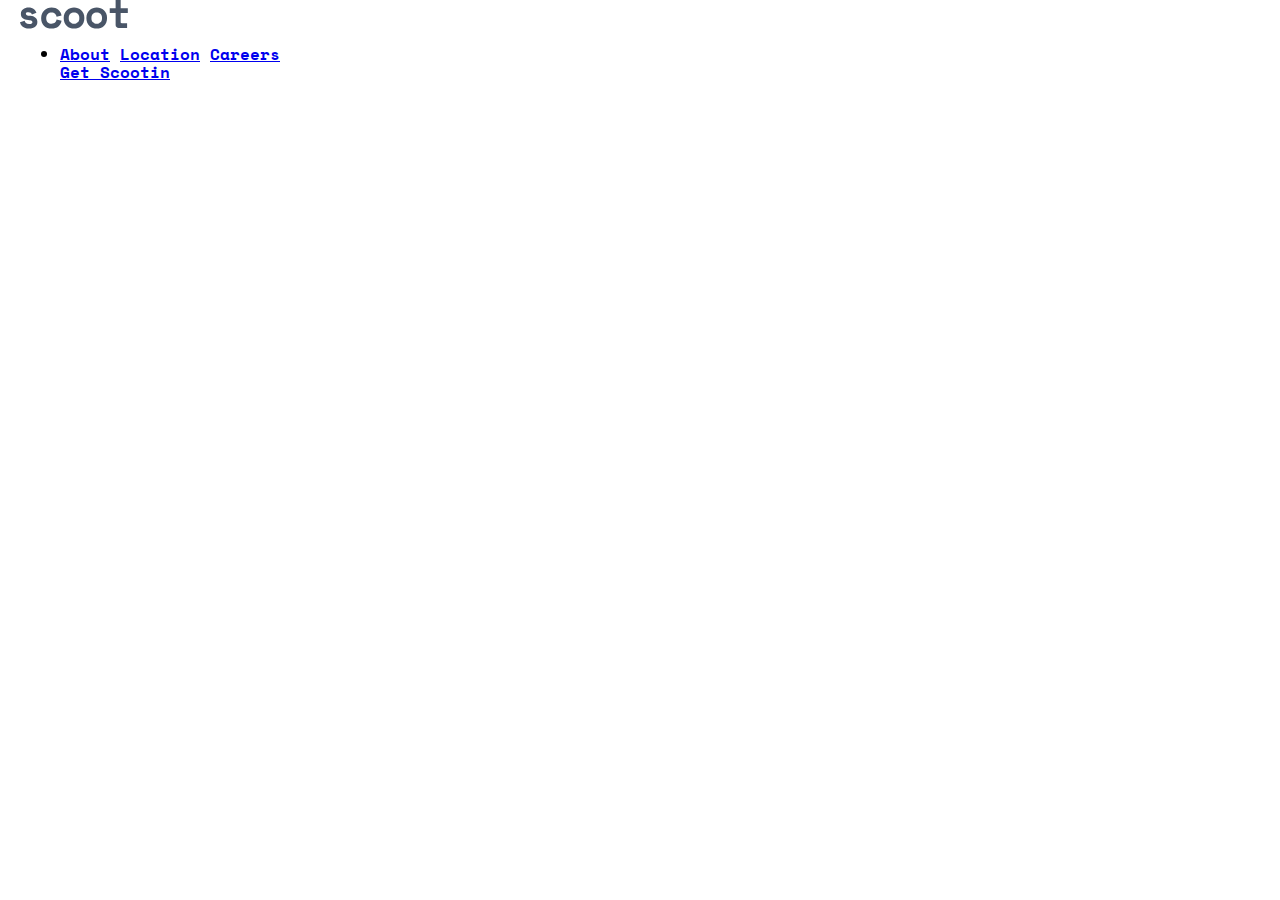
==== index.html @ fe48ddfa "Initial commit" ====
<!DOCTYPE html>
<html lang="en">

<head>
    <meta charset="UTF-8">
    <meta http-equiv="X-UA-Compatible" content="IE=edge">
    <meta name="viewport" content="width=device-width, initial-scale=1.0">
    <title>Scoot</title>
    <link rel="stylesheet" href="./css/main.css">
</head>

<body>
    <!-- Getting started -->

    <header class="site-header">
        <h1 class="visually-hidden">Site scoot</h1>
        <div class="container">
            <div class="site-header__inner">
                <img src="./images/header-logo.svg" alt="Site-header-logo">
                <nav class="navbar">
                    <ul class="navbar__list">
                        <li class="navbar__item">
                            <a class="navbar__link" href="#">About</a>
                            <a class="navbar__link" href="#">Location</a>
                            <a class="navbar__link" href="#">Careers</a>
                            <div class="navbar__button">
                                <a href="#">Get Scootin</a>
                            </div>
                        </li>
                    </ul>
                </nav>
            </div>
        </div>
    </header>

    <main>
        <section></section>
    </main>

    <footer></footer>
</body>

</html>
---- css/main.css ----
@font-face {
  font-family: "Space Mono";
  src: url("../fonts/font/SpaceMono-Bold.woff2") format("woff2"), url("../fonts/font/SpaceMono-Bold.woff") format("woff");
  font-weight: bold;
  display: swap;
  font-style: normal;
  font-display: swap;
}
@font-face {
  font-family: "Lexend Deca";
  src: url("../fonts/font/LexendDeca-Regular.woff2") format("woff2"), url("../fonts/font/LexendDeca-Regular.woff") format("woff");
  font-weight: normal;
  display: swap;
  font-style: normal;
  font-display: swap;
}
/*! normalize.css v8.0.1 | MIT License | github.com/necolas/normalize.css */
/* Document
   ========================================================================== */
/**
 * 1. Correct the line height in all browsers.
 * 2. Prevent adjustments of font size after orientation changes in iOS.
 */
html {
  line-height: 1.15; /* 1 */
  -webkit-text-size-adjust: 100%; /* 2 */
}

/* Sections
   ========================================================================== */
/**
 * Remove the margin in all browsers.
 */
body {
  margin: 0;
}

/**
 * Render the `main` element consistently in IE.
 */
main {
  display: block;
}

/**
 * Correct the font size and margin on `h1` elements within `section` and
 * `article` contexts in Chrome, Firefox, and Safari.
 */
h1 {
  font-size: 2em;
  margin: 0.67em 0;
}

/* Grouping content
   ========================================================================== */
/**
 * 1. Add the correct box sizing in Firefox.
 * 2. Show the overflow in Edge and IE.
 */
hr {
  box-sizing: content-box; /* 1 */
  height: 0; /* 1 */
  overflow: visible; /* 2 */
}

/**
 * 1. Correct the inheritance and scaling of font size in all browsers.
 * 2. Correct the odd `em` font sizing in all browsers.
 */
pre {
  font-family: monospace, monospace; /* 1 */
  font-size: 1em; /* 2 */
}

/* Text-level semantics
   ========================================================================== */
/**
 * Remove the gray background on active links in IE 10.
 */
a {
  background-color: transparent;
}

/**
 * 1. Remove the bottom border in Chrome 57-
 * 2. Add the correct text decoration in Chrome, Edge, IE, Opera, and Safari.
 */
abbr[title] {
  border-bottom: none; /* 1 */
  text-decoration: underline; /* 2 */
  -webkit-text-decoration: underline dotted;
          text-decoration: underline dotted; /* 2 */
}

/**
 * Add the correct font weight in Chrome, Edge, and Safari.
 */
b,
strong {
  font-weight: bolder;
}

/**
 * 1. Correct the inheritance and scaling of font size in all browsers.
 * 2. Correct the odd `em` font sizing in all browsers.
 */
code,
kbd,
samp {
  font-family: monospace, monospace; /* 1 */
  font-size: 1em; /* 2 */
}

/**
 * Add the correct font size in all browsers.
 */
small {
  font-size: 80%;
}

/**
 * Prevent `sub` and `sup` elements from affecting the line height in
 * all browsers.
 */
sub,
sup {
  font-size: 75%;
  line-height: 0;
  position: relative;
  vertical-align: baseline;
}

sub {
  bottom: -0.25em;
}

sup {
  top: -0.5em;
}

/* Embedded content
   ========================================================================== */
/**
 * Remove the border on images inside links in IE 10.
 */
img {
  border-style: none;
}

/* Forms
   ========================================================================== */
/**
 * 1. Change the font styles in all browsers.
 * 2. Remove the margin in Firefox and Safari.
 */
button,
input,
optgroup,
select,
textarea {
  font-family: inherit; /* 1 */
  font-size: 100%; /* 1 */
  line-height: 1.15; /* 1 */
  margin: 0; /* 2 */
}

/**
 * Show the overflow in IE.
 * 1. Show the overflow in Edge.
 */
button,
input {
  /* 1 */
  overflow: visible;
}

/**
 * Remove the inheritance of text transform in Edge, Firefox, and IE.
 * 1. Remove the inheritance of text transform in Firefox.
 */
button,
select {
  /* 1 */
  text-transform: none;
}

/**
 * Correct the inability to style clickable types in iOS and Safari.
 */
button,
[type=button],
[type=reset],
[type=submit] {
  -webkit-appearance: button;
}

/**
 * Remove the inner border and padding in Firefox.
 */
button::-moz-focus-inner,
[type=button]::-moz-focus-inner,
[type=reset]::-moz-focus-inner,
[type=submit]::-moz-focus-inner {
  border-style: none;
  padding: 0;
}

/**
 * Restore the focus styles unset by the previous rule.
 */
button:-moz-focusring,
[type=button]:-moz-focusring,
[type=reset]:-moz-focusring,
[type=submit]:-moz-focusring {
  outline: 1px dotted ButtonText;
}

/**
 * Correct the padding in Firefox.
 */
fieldset {
  padding: 0.35em 0.75em 0.625em;
}

/**
 * 1. Correct the text wrapping in Edge and IE.
 * 2. Correct the color inheritance from `fieldset` elements in IE.
 * 3. Remove the padding so developers are not caught out when they zero out
 *    `fieldset` elements in all browsers.
 */
legend {
  box-sizing: border-box; /* 1 */
  color: inherit; /* 2 */
  display: table; /* 1 */
  max-width: 100%; /* 1 */
  padding: 0; /* 3 */
  white-space: normal; /* 1 */
}

/**
 * Add the correct vertical alignment in Chrome, Firefox, and Opera.
 */
progress {
  vertical-align: baseline;
}

/**
 * Remove the default vertical scrollbar in IE 10+.
 */
textarea {
  overflow: auto;
}

/**
 * 1. Add the correct box sizing in IE 10.
 * 2. Remove the padding in IE 10.
 */
[type=checkbox],
[type=radio] {
  box-sizing: border-box; /* 1 */
  padding: 0; /* 2 */
}

/**
 * Correct the cursor style of increment and decrement buttons in Chrome.
 */
[type=number]::-webkit-inner-spin-button,
[type=number]::-webkit-outer-spin-button {
  height: auto;
}

/**
 * 1. Correct the odd appearance in Chrome and Safari.
 * 2. Correct the outline style in Safari.
 */
[type=search] {
  -webkit-appearance: textfield; /* 1 */
  outline-offset: -2px; /* 2 */
}

/**
 * Remove the inner padding in Chrome and Safari on macOS.
 */
[type=search]::-webkit-search-decoration {
  -webkit-appearance: none;
}

/**
 * 1. Correct the inability to style clickable types in iOS and Safari.
 * 2. Change font properties to `inherit` in Safari.
 */
::-webkit-file-upload-button {
  -webkit-appearance: button; /* 1 */
  font: inherit; /* 2 */
}

/* Interactive
   ========================================================================== */
/*
 * Add the correct display in Edge, IE 10+, and Firefox.
 */
details {
  display: block;
}

/*
 * Add the correct display in all browsers.
 */
summary {
  display: list-item;
}

/* Misc
   ========================================================================== */
/**
 * Add the correct display in IE 10+.
 */
template {
  display: none;
}

/**
 * Add the correct display in IE 10.
 */
[hidden] {
  display: none;
}

html {
  height: 100%;
  scroll-behavior: smooth;
}

*,
*::after,
*::before {
  box-sizing: border-box;
  transition: all 0.4s ease;
}

body {
  display: flex;
  flex-direction: column;
  height: 100%;
  margin: 0;
  font-family: "Lexend Deca", sans-serif;
  font-family: "Space Mono", monospace;
}

main {
  flex-grow: 1;
}

img {
  vertical-align: middle;
  -o-object-fit: cover;
     object-fit: cover;
}

.visually-hidden {
  clip: rect(0 0 0 0);
  -webkit-clip-path: inset(50%);
          clip-path: inset(50%);
  height: 1px;
  overflow: hidden;
  position: absolute;
  white-space: nowrap;
  width: 1px;
}

.container {
  width: 100%;
  max-width: 1280px;
  margin: 0 auto;
  padding: 0 20px;
}/*# sourceMappingURL=main.css.map */
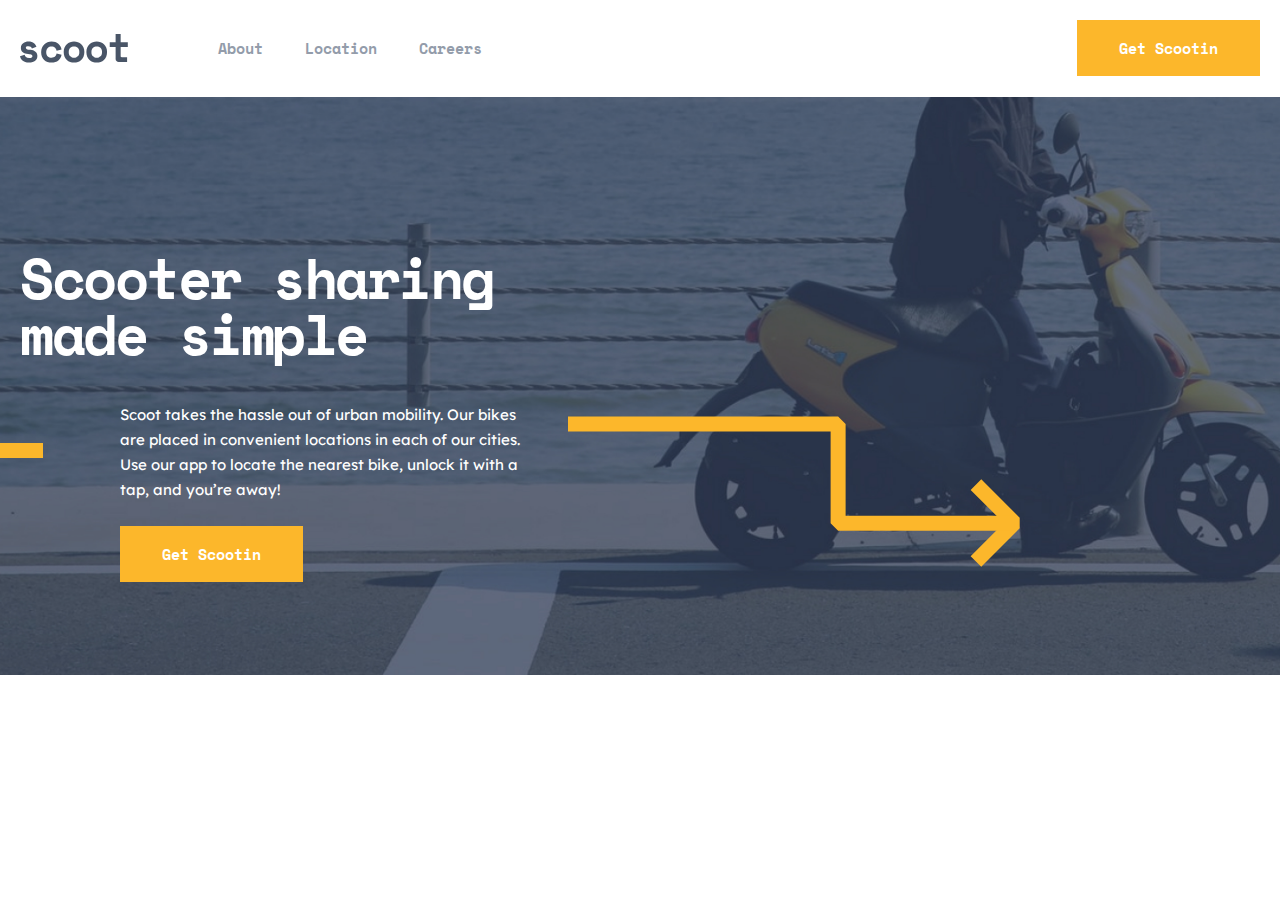
==== commit b27bb0a9: "Add home-page-hero" ====
--- a/index.html
+++ b/index.html
@@ -12,32 +12,61 @@
 <body>
     <!-- Getting started -->
 
+    <!-- Header -->
     <header class="site-header">
         <h1 class="visually-hidden">Site scoot</h1>
         <div class="container">
             <div class="site-header__inner">
-                <img src="./images/header-logo.svg" alt="Site-header-logo">
+                <img class="menu-btn" src="./images/menu-btn.svg" alt="Menu button mobile">
+                <div class="logo">
+                    <a href="#">
+                        <img src="./images/header-logo.svg" alt="Site-header-logo">
+                    </a>
+                </div>
                 <nav class="navbar">
                     <ul class="navbar__list">
                         <li class="navbar__item">
                             <a class="navbar__link" href="#">About</a>
                             <a class="navbar__link" href="#">Location</a>
                             <a class="navbar__link" href="#">Careers</a>
-                            <div class="navbar__button">
-                                <a href="#">Get Scootin</a>
-                            </div>
                         </li>
                     </ul>
                 </nav>
+                <div class="site-button">
+                    <a class="site-btnclass" href="#">Get Scootin</a>
+                </div>
             </div>
         </div>
     </header>
+    <!-- Header -->
 
     <main>
-        <section></section>
+        <section class="hero">
+            <div class="container">
+                <div class="hero__inner">
+                    <div class="hero__title">
+                        <h2>Scooter sharing made simple</h2>
+                        <div class="hero__text">
+                            <p>Scoot takes the hassle out of urban mobility. Our bikes are placed in convenient
+                                locations in each of our cities. Use our app to locate the nearest bike, unlock it with
+                                a tap, and you’re away!</p>
+                            <div class="site-button">
+                                <a class="site-btnclass " href="#">Get Scootin</a>
+                            </div>
+                        </div>
+                    </div>
+                </div>
+            </div>
+        </section>
     </main>
 
     <footer></footer>
 </body>
 
-</html>+</html>
+<!--
+     Git checkout -b '' yangi branch yaratadi 
+     Git add . 'Hamma ozgarishlani oladi'
+     Git commit -m 'Add smth' Commit qiladi branch
+     Git checkout 'branch ismi' branchdan brancha otish
+-->--- a/css/main.css
+++ b/css/main.css
@@ -335,7 +335,7 @@
 *::after,
 *::before {
   box-sizing: border-box;
-  transition: all 0.4s ease;
+  transition: all 0.2s ease;
 }
 
 body {
@@ -357,6 +357,206 @@
      object-fit: cover;
 }
 
+.site-header {
+  padding: 34px 0;
+}
+
+.site-header__inner {
+  display: flex;
+  align-items: center;
+}
+
+.menu-btn {
+  display: none;
+}
+
+.logo img {
+  margin-right: 58px;
+}
+
+.navbar__list {
+  margin: 0;
+  padding: 0;
+}
+.navbar__list li {
+  list-style: none;
+}
+
+.navbar {
+  display: flex;
+}
+
+.navbar a {
+  font-style: normal;
+  font-weight: 700;
+  font-size: 15px;
+  line-height: 25px;
+  text-decoration: none;
+  color: #939caa;
+}
+.navbar a:hover {
+  color: #fcb72b;
+}
+
+.navbar__link {
+  margin-left: 32px;
+}
+
+.site-button {
+  margin-left: auto;
+}
+
+.site-button .site-btnclass {
+  padding: 14px 39px;
+  font-weight: 700;
+  font-size: 15px;
+  line-height: 25px;
+  text-align: center;
+  font-style: normal;
+  text-decoration: none;
+  border: 3px solid transparent;
+  background-color: #fcb72b;
+  color: #ffffff;
+}
+.site-button .site-btnclass:hover {
+  background-color: transparent;
+  color: #fcb72b;
+  border: 3px solid #fcb72b;
+}
+
+@media only screen and (max-width: 375px) {
+  .menu-btn {
+    display: block;
+  }
+  .logo {
+    text-align: center;
+    margin-left: auto;
+  }
+  .logo img {
+    margin-right: 0px;
+  }
+  .navbar__list {
+    display: none;
+  }
+  .site-button a {
+    display: none;
+  }
+}
+@media only screen and (max-width: 576px) {
+  .menu-btn {
+    display: block;
+  }
+  .logo {
+    text-align: center;
+    margin-left: auto;
+  }
+  .logo img {
+    margin-right: 30px;
+  }
+  .navbar__list {
+    display: none;
+  }
+  .site-button a {
+    display: none;
+  }
+}
+@media only screen and (max-width: 768px) {
+  .menu-btn {
+    display: block;
+  }
+  .logo {
+    text-align: center;
+    margin-left: auto;
+  }
+  .logo img {
+    margin-right: 30px;
+  }
+  .navbar__list {
+    display: none;
+  }
+  .site-button a {
+    display: none;
+  }
+}
+.hero {
+  padding: 153px 0 153px 0;
+  background-image: url("../../images/hero-bg-of.jpg"), url("../../images/hero-circles.jpg");
+  background-repeat: no-repeat;
+  background-size: 100%;
+}
+
+.hero__inner {
+  background-image: url("../../images/hero-line-2.svg");
+  background-repeat: no-repeat;
+  background-position: right 240px bottom;
+}
+
+.hero__title {
+  width: 500px;
+}
+
+.hero__title h2 {
+  margin: 0;
+  font-weight: 700;
+  font-size: 56px;
+  line-height: 56px;
+  letter-spacing: -2.5px;
+  color: #ffffff;
+}
+
+.hero__text::before {
+  content: "";
+  display: inline-block;
+  position: absolute;
+  width: 203px;
+  height: 20px;
+  background-image: url("../../images/hero-line-1.jpg");
+  background-repeat: no-repeat;
+  top: 25%;
+  left: -70%;
+}
+
+.hero__text {
+  position: relative;
+  margin-left: auto;
+  width: 400px;
+}
+
+.hero__text p {
+  margin: 40px 0 40px 0;
+  font-family: "Lexend Deca";
+  font-style: normal;
+  font-weight: 400;
+  font-size: 15px;
+  line-height: 25px;
+  color: #ffffff;
+}
+
+@media only screen and (max-width: 375px) {
+  * {
+    background: red;
+  }
+  .hero {
+    padding: 153px 0;
+    background-image: url("../../images/hero-bg-of.jpg");
+    background-size: 100%;
+  }
+  .hero__text::before {
+    background-image: none;
+  }
+  .hero__title {
+    width: 311px;
+    margin: 0 auto;
+    text-align: center;
+  }
+  .hero__title h2 {
+    font-size: 40px;
+  }
+  .hero__text {
+    margin: 0;
+    width: 300px;
+  }
+}
 .visually-hidden {
   clip: rect(0 0 0 0);
   -webkit-clip-path: inset(50%);
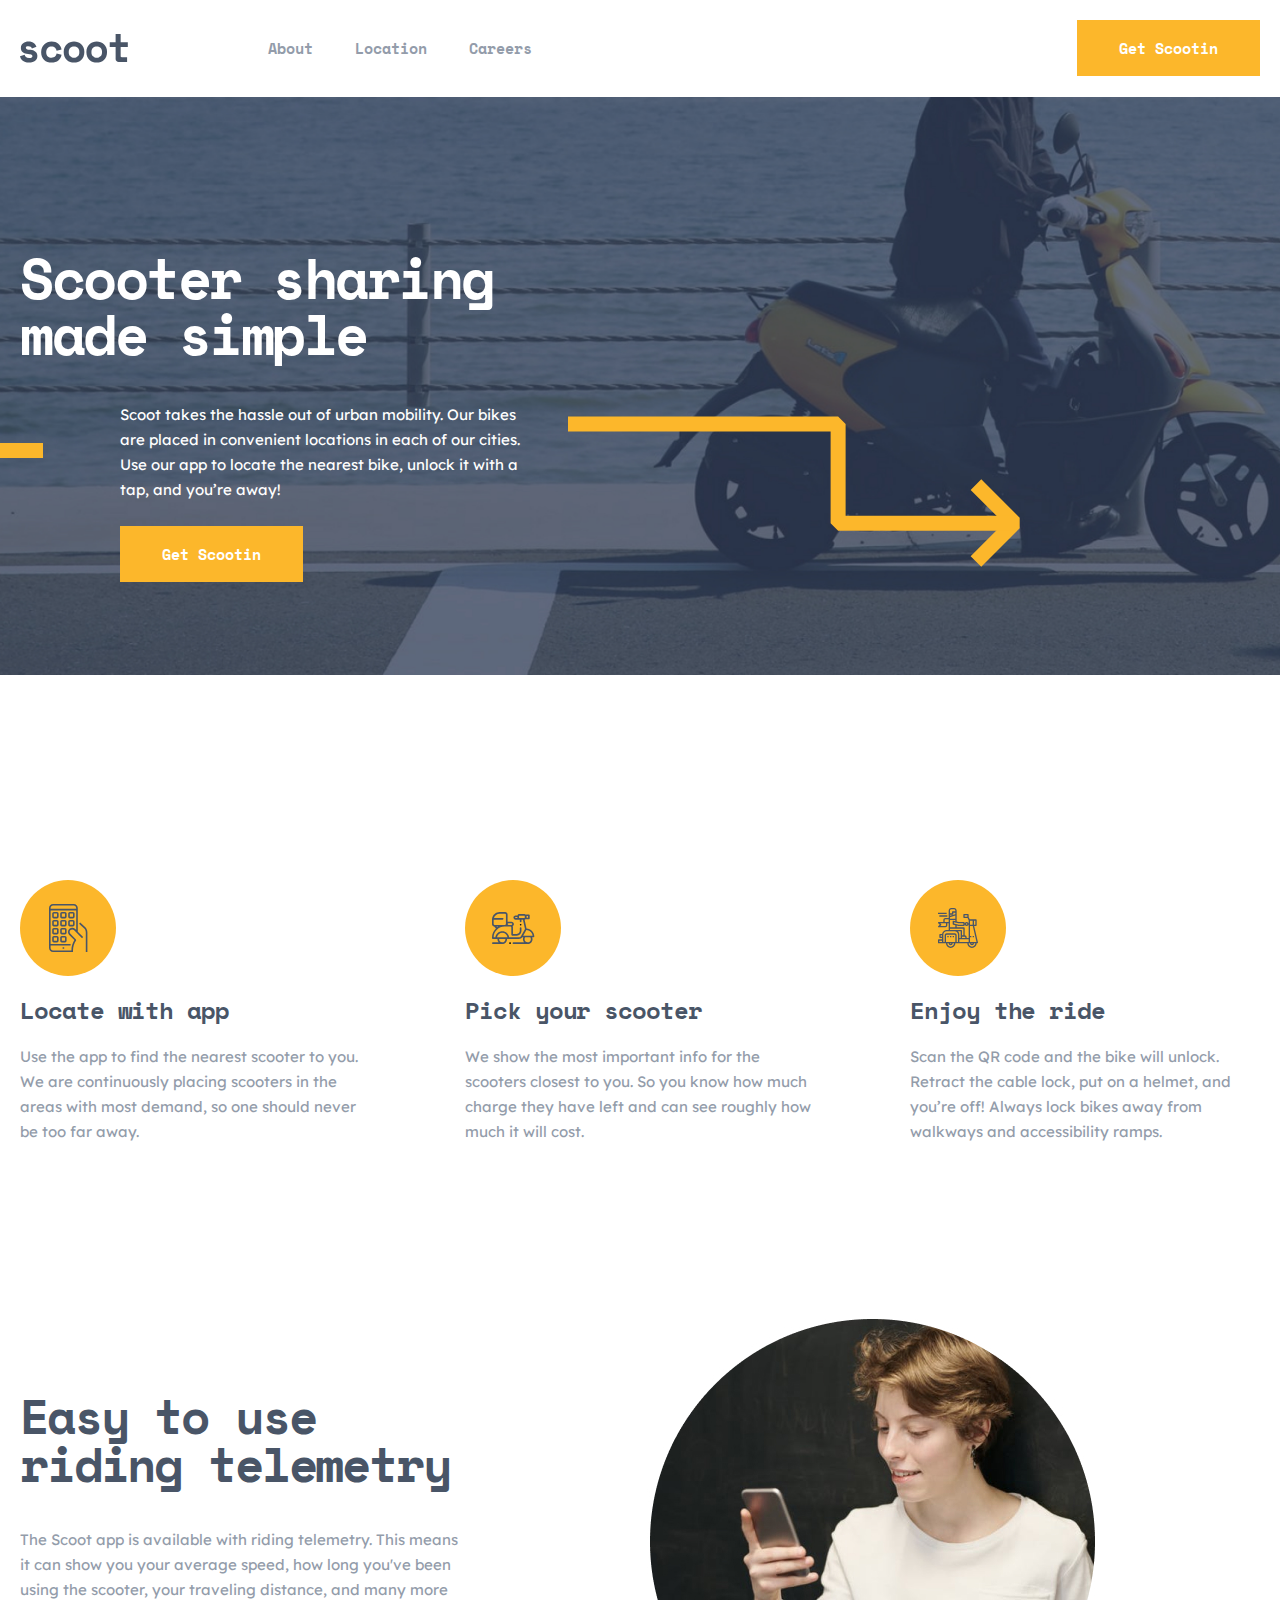
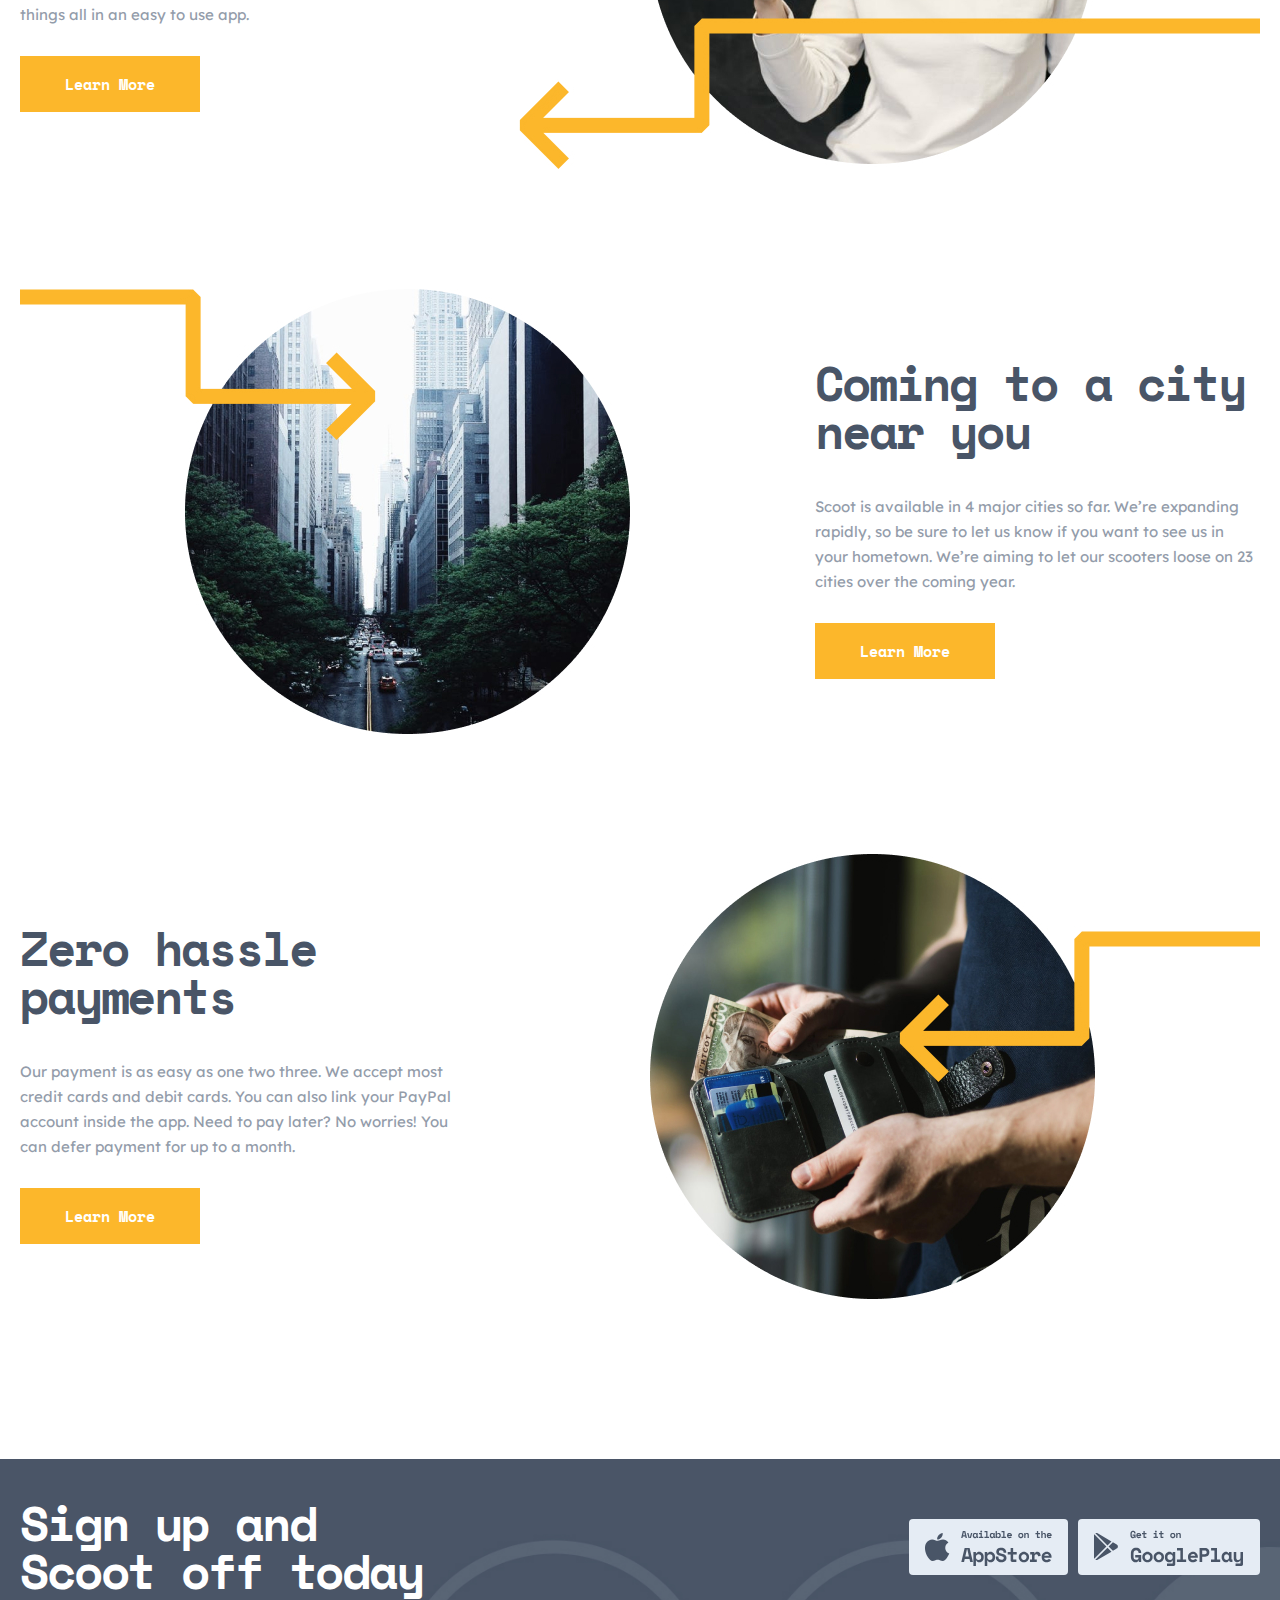
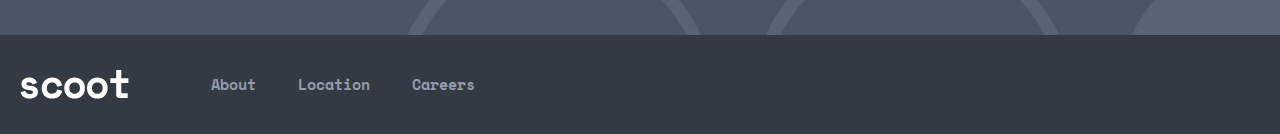
==== commit 4b0e6b2c: "Add about page and its images" ====
--- a/index.html
+++ b/index.html
@@ -2,70 +2,189 @@
 <html lang="en">
 
 <head>
-    <meta charset="UTF-8">
-    <meta http-equiv="X-UA-Compatible" content="IE=edge">
-    <meta name="viewport" content="width=device-width, initial-scale=1.0">
-    <title>Scoot</title>
-    <link rel="stylesheet" href="./css/main.css">
+  <meta charset="UTF-8">
+  <meta http-equiv="X-UA-Compatible" content="IE=edge">
+  <meta name="viewport" content="width=device-width, initial-scale=1.0">
+  <title>Scoot</title>
+  <link rel="stylesheet" href="https://cdnjs.cloudflare.com/ajax/libs/font-awesome/6.2.1/css/all.min.css"
+    integrity="sha512-MV7K8+y+gLIBoVD59lQIYicR65iaqukzvf/nwasF0nqhPay5w/9lJmVM2hMDcnK1OnMGCdVK+iQrJ7lzPJQd1w=="
+    crossorigin="anonymous" referrerpolicy="no-referrer" />
+  <link rel="stylesheet" href="./css/main.css">
 </head>
 
 <body>
-    <!-- Getting started -->
+  <!-- Getting started -->
 
-    <!-- Header -->
-    <header class="site-header">
-        <h1 class="visually-hidden">Site scoot</h1>
-        <div class="container">
-            <div class="site-header__inner">
-                <img class="menu-btn" src="./images/menu-btn.svg" alt="Menu button mobile">
-                <div class="logo">
-                    <a href="#">
-                        <img src="./images/header-logo.svg" alt="Site-header-logo">
-                    </a>
-                </div>
-                <nav class="navbar">
-                    <ul class="navbar__list">
-                        <li class="navbar__item">
-                            <a class="navbar__link" href="#">About</a>
-                            <a class="navbar__link" href="#">Location</a>
-                            <a class="navbar__link" href="#">Careers</a>
-                        </li>
-                    </ul>
-                </nav>
-                <div class="site-button">
-                    <a class="site-btnclass" href="#">Get Scootin</a>
-                </div>
+  <!-- Header -->
+  <header class="site-header">
+    <h1 class="visually-hidden">Site scoot</h1>
+    <div class="container">
+      <div class="site-header__inner">
+        <img class="menu-btn" src="./images/menu-btn.svg" alt="Menu button mobile">
+        <div class="logo">
+          <a href="./index.html">
+            <img src="./images/header-logo.svg" alt="Site-header-logo">
+          </a>
+        </div>
+        <nav class="navbar">
+          <ul class="navbar__list">
+            <li class="navbar__item">
+              <a class="navbar__link" href="./about.html">About</a>
+              <a class="navbar__link" href="#">Location</a>
+              <a class="navbar__link" href="#">Careers</a>
+            </li>
+          </ul>
+        </nav>
+        <div class="site-button">
+          <a class="site-btnclass" href="#">Get Scootin</a>
+        </div>
+      </div>
+    </div>
+  </header>
+  <!-- Header -->
+
+  <main>
+    <!-- Hero -->
+    <section class="hero">
+      <div class="container">
+        <div class="hero__inner">
+          <div class="hero__title">
+            <h2>Scooter sharing made simple</h2>
+            <div class="hero__text">
+              <p>Scoot takes the hassle out of urban mobility. Our bikes are placed in convenient
+                locations in each of our cities. Use our app to locate the nearest bike, unlock it with
+                a tap, and you’re away!</p>
+              <div class="site-button">
+                <a class="site-btnclass " href="#">Get Scootin</a>
+              </div>
             </div>
+          </div>
         </div>
-    </header>
-    <!-- Header -->
+      </div>
+    </section>
+    <!-- Hero -->
 
-    <main>
-        <section class="hero">
-            <div class="container">
-                <div class="hero__inner">
-                    <div class="hero__title">
-                        <h2>Scooter sharing made simple</h2>
-                        <div class="hero__text">
-                            <p>Scoot takes the hassle out of urban mobility. Our bikes are placed in convenient
-                                locations in each of our cities. Use our app to locate the nearest bike, unlock it with
-                                a tap, and you’re away!</p>
-                            <div class="site-button">
-                                <a class="site-btnclass " href="#">Get Scootin</a>
-                            </div>
-                        </div>
-                    </div>
-                </div>
-            </div>
-        </section>
-    </main>
+    <!-- Services -->
+    <section class="service">
+      <div class="container">
+        <div class="service__inner">
+          <div class="service__boxes">
+            <h3>Locate with app</h3>
+            <p>Use the app to find the nearest scooter to you. We are continuously placing scooters in the areas with
+              most demand, so one should never be too far away. </p>
+          </div>
+          <div class="service__boxes">
+            <h3>Pick your scooter</h3>
+            <p>We show the most important info for the scooters closest to you. So you know how much charge they have
+              left and can see roughly how much it will cost.</p>
+          </div>
+          <div class="service__boxes">
+            <h3>Enjoy the ride</h3>
+            <p>Scan the QR code and the bike will unlock. Retract the cable lock, put on a helmet, and you’re off!
+              Always lock bikes away from walkways and accessibility ramps.</p>
+          </div>
+        </div>
+      </div>
+    </section>
+    <!-- Services -->
 
-    <footer></footer>
+    <!-- Features -->
+    <div class="features">
+      <div class="container">
+        <div class="features__lap">
+          <div class="features__box">
+            <h4>Easy to use
+              riding telemetry</h4>
+            <p>The Scoot app is available with riding telemetry. This means it can show you your average speed, how
+              long you've been using the scooter, your traveling distance, and many more things all in an easy to use
+              app.</p>
+            <a href="#">Learn More</a>
+          </div>
+          <div class="features__pic">
+            <img src="./images/features-img-1.jpg"
+              srcset="./images/features-img-1.jpg 1x, ./images/features-img-1@2x.jpg 2x" alt="Features pic">
+          </div>
+        </div>
+
+        <div class="features__lap">
+          <div class="features__box">
+            <h4>Coming to a city near you</h4>
+            <p>Scoot is available in 4 major cities so far. We’re expanding rapidly, so be sure to let us know if you
+              want to see us in your hometown. We’re aiming to let our scooters loose on 23 cities over the coming year.
+            </p>
+            <a href="#">Learn More</a>
+          </div>
+          <div class="features__pic">
+            <img src="./images/features-img-2.jpg"
+              srcset="./images/features-img-2.jpg 1x, ./images/features-img-2@2x.jpg 2x" alt="Features pic">
+          </div>
+        </div>
+
+        <div class="features__lap">
+          <div class="features__box">
+            <h4>Zero hassle payments</h4>
+            <p>Our payment is as easy as one two three. We accept most credit cards and debit cards. You can also link
+              your PayPal account inside the app. Need to pay later? No worries! You can defer payment for up to a
+              month.</p>
+            <a href="#">Learn More</a>
+          </div>
+          <div class="features__pic">
+            <img src="./images/features-img-3.jpg"
+              srcset="./images/features-img-3.jpg 1x, ./images/features-img-3@2x.jpg 2x" alt="Features pic">
+          </div>
+        </div>
+      </div>
+    </div>
+    <!-- Features -->
+
+    <!-- Footer up -->
+    <section class="footer-up">
+      <div class="container">
+        <div class="footer-up__inner">
+          <div class="footer-up__content footer-up__content--first">
+            <h2>Sign up and Scoot off today</h2>
+          </div>
+          <div class="footer-up__content footer-up__content--second">
+            <a href="https://apple/com/scoot" target="_blank">
+              <img src="./images/download-apple.svg" alt="Download AppleStore">
+            </a>
+            <a href="https://playstore.com/scoot" target="_blank">
+              <img src="./images/download-googleplay.svg" alt="Download GooglePlay">
+            </a>
+          </div>
+        </div>
+      </div>
+    </section>
+    <!-- Footer up -->
+  </main>
+
+  <footer class="site-footer">
+    <div class="container">
+      <div class="site-footer__inner">
+        <a href="#">
+          <img src="./images/footer-logo.svg" alt="Footer logo">
+        </a>
+        <ul class="navbar__list">
+          <li class="navbar__item">
+            <a class="navbar__link" href="#">About</a>
+            <a class="navbar__link" href="#">Location</a>
+            <a class="navbar__link" href="#">Careers</a>
+          </li>
+        </ul>
+        <div class="footer__networks">
+          <a href="https://facebook.com" target="_blank" class="fa-brands fa-facebook"></a>
+          <a href="https://twitter.com" target="_blank" class="fa-brands fa-twitter"></a>
+          <a href="https://instagram.com" target="_blank" class="fa-brands fa-instagram"></a>
+        </div>
+      </div>
+    </div>
+  </footer>
 </body>
 
 </html>
 <!--
      Git checkout -b '' yangi branch yaratadi 
+
      Git add . 'Hamma ozgarishlani oladi'
      Git commit -m 'Add smth' Commit qiladi branch
      Git checkout 'branch ismi' branchdan brancha otish
--- a/css/main.css
+++ b/css/main.css
@@ -357,6 +357,24 @@
      object-fit: cover;
 }
 
+.visually-hidden {
+  clip: rect(0 0 0 0);
+  -webkit-clip-path: inset(50%);
+          clip-path: inset(50%);
+  height: 1px;
+  overflow: hidden;
+  position: absolute;
+  white-space: nowrap;
+  width: 1px;
+}
+
+.container {
+  width: 100%;
+  max-width: 1280px;
+  margin: 0 auto;
+  padding: 0 20px;
+}
+
 .site-header {
   padding: 34px 0;
 }
@@ -368,6 +386,7 @@
 
 .menu-btn {
   display: none;
+  cursor: pointer;
 }
 
 .logo img {
@@ -533,13 +552,10 @@
 }
 
 @media only screen and (max-width: 375px) {
-  * {
-    background: red;
-  }
   .hero {
     padding: 153px 0;
     background-image: url("../../images/hero-bg-of.jpg");
-    background-size: 100%;
+    background-size: 100% 650px;
   }
   .hero__text::before {
     background-image: none;
@@ -556,21 +572,763 @@
     margin: 0;
     width: 300px;
   }
-}
-.visually-hidden {
-  clip: rect(0 0 0 0);
-  -webkit-clip-path: inset(50%);
-          clip-path: inset(50%);
-  height: 1px;
-  overflow: hidden;
-  position: absolute;
-  white-space: nowrap;
-  width: 1px;
-}
-
-.container {
-  width: 100%;
-  max-width: 1280px;
+  .hero__inner {
+    background-image: none;
+  }
+}
+@media only screen and (max-width: 576px) {
+  .hero {
+    padding: 153px 0;
+    background-image: url("../../images/hero-bg-of.jpg");
+    background-size: 100% 650px;
+  }
+  .hero__text::before {
+    background-image: none;
+  }
+  .hero__title {
+    width: 311px;
+    margin: 0 auto;
+    text-align: center;
+  }
+  .site-button a {
+    display: block;
+  }
+  .hero__title h2 {
+    font-size: 40px;
+  }
+  .hero__text {
+    margin: 0;
+    width: 300px;
+  }
+  .hero__inner {
+    background-image: none;
+  }
+}
+@media only screen and (max-width: 768px) {
+  .hero {
+    padding: 153px 0;
+    background-image: url("../../images/hero-bg-of.jpg");
+    background-size: 100% 650px;
+  }
+  .hero__text::before {
+    background-image: none;
+  }
+  .site-button a {
+    display: block;
+  }
+  .hero__title {
+    width: 400px;
+    margin: 0 auto;
+    text-align: center;
+  }
+  .hero__title h2 {
+    font-size: 40px;
+  }
+  .hero__text {
+    margin: 0;
+    width: 400px;
+  }
+  .hero__inner {
+    background-image: none;
+  }
+}
+@media only screen and (max-width: 1024px) {
+  .hero {
+    padding: 153px 0;
+    background-image: url("../../images/hero-bg-of.jpg");
+    background-size: 100% 650px;
+  }
+  .hero__text::before {
+    background-image: none;
+  }
+  .hero__title {
+    width: 310px;
+    margin: 0 auto;
+    text-align: center;
+  }
+  .hero__title h2 {
+    font-size: 40px;
+  }
+  .hero__text {
+    margin: 0;
+    width: 310px;
+  }
+  .hero__inner {
+    background-image: none;
+  }
+}
+@media only screen and (max-width: 1257px) {
+  .hero__inner {
+    background-position: right 20px bottom;
+  }
+}
+.service {
+  padding: 160px 0 160px;
+}
+
+.service__inner {
+  display: flex;
+  justify-content: space-between;
+}
+
+.service__boxes {
+  width: 350px;
+}
+
+.service__boxes h3 {
+  margin: 0;
+  font-weight: 700;
+  font-size: 24px;
+  line-height: 28px;
+  letter-spacing: -1.07143px;
+  color: #495567;
+}
+
+.service__boxes p {
+  margin-top: 20px;
+  font-family: "Lexend Deca";
+  font-style: normal;
+  font-weight: 400;
+  font-size: 15px;
+  line-height: 25px;
+  color: #939caa;
+}
+
+.service__boxes h3::before {
+  margin-bottom: 20px;
+}
+
+.service__boxes:nth-child(1) h3::before {
+  content: "";
+  width: 96px;
+  height: 96px;
+  background-image: url("../../images/service-locate.svg");
+  display: block;
+}
+
+.service__boxes:nth-child(2) h3::before {
+  content: "";
+  width: 96px;
+  height: 96px;
+  background-image: url("../../images/service-scooter.svg");
+  display: block;
+}
+
+.service__boxes:nth-child(3) h3::before {
+  content: "";
+  width: 96px;
+  height: 96px;
+  background-image: url("../../images/service-ride.svg");
+  display: block;
+}
+
+@media only screen and (max-width: 375px) {
+  .service {
+    padding: 70px 0 70px;
+  }
+  .service__inner {
+    display: block;
+    justify-content: center;
+  }
+  .service__boxes {
+    width: 311px;
+    margin: 0 auto;
+    text-align: center;
+  }
+  .service__boxes:not(:last-child) {
+    margin-bottom: 40px;
+  }
+  .service__boxes h3 {
+    font-size: 20px;
+  }
+  .service__boxes h3::before {
+    margin: 20px auto;
+  }
+}
+@media only screen and (max-width: 576px) {
+  .service {
+    padding: 70px 0 70px;
+  }
+  .service__inner {
+    display: block;
+    justify-content: center;
+  }
+  .service__boxes {
+    width: 311px;
+    margin: 0 auto;
+    text-align: center;
+  }
+  .service__boxes:not(:last-child) {
+    margin-bottom: 40px;
+  }
+  .service__boxes h3 {
+    font-size: 20px;
+  }
+  .service__boxes h3::before {
+    margin: 20px auto;
+  }
+}
+@media only screen and (max-width: 768px) {
+  .service {
+    padding: 70px 0 70px;
+  }
+  .service__inner {
+    display: block;
+    justify-content: center;
+  }
+  .service__boxes {
+    width: 311px;
+    margin: 0 auto;
+    text-align: center;
+  }
+  .service__boxes:not(:last-child) {
+    margin-bottom: 40px;
+  }
+  .service__boxes h3 {
+    font-size: 20px;
+  }
+  .service__boxes h3::before {
+    margin: 20px auto;
+  }
+}
+@media only screen and (max-width: 1024px) {
+  .service {
+    padding: 70px 0 70px;
+  }
+  .service__inner {
+    display: block;
+    justify-content: center;
+  }
+  .service__boxes {
+    width: 320px;
+    margin: 0 auto;
+    text-align: center;
+  }
+  .service__boxes:not(:last-child) {
+    margin-bottom: 40px;
+  }
+  .service__boxes h3 {
+    font-size: 20px;
+  }
+  .service__boxes h3::before {
+    margin: 20px auto;
+  }
+}
+.features {
+  margin: 0 0 160px 0;
+}
+
+.features__box {
+  width: 445px;
+}
+
+.features__box h4 {
+  margin: 0;
+  font-weight: 700;
+  font-size: 48px;
+  line-height: 48px;
+  letter-spacing: -2.14286px;
+  color: #495567;
+}
+
+.features__box p {
+  padding: 24px 0 30px 0;
+  font-family: "Lexend Deca";
+  font-weight: 400;
+  font-size: 15px;
+  line-height: 25px;
+  color: #939caa;
+}
+
+.features__box a {
+  padding: 14px 42px;
+  font-size: 15px;
+  font-weight: 700;
+  line-height: 25px;
+  background-color: #fcb72b;
+  border: 3px solid transparent;
+  text-decoration: none;
+  text-align: center;
+  color: #ffffff;
+}
+.features__box a:hover {
+  border: 3px solid #fcb72b;
+  color: #fcb72b;
+  background-color: transparent;
+}
+
+.features__lap:not(:last-child) {
+  margin-bottom: 120px;
+}
+
+.features__lap {
+  display: flex;
+  flex-wrap: wrap;
+  justify-content: space-between;
+  align-items: center;
+}
+
+.features__lap:nth-child(2) {
+  flex-direction: row-reverse;
+}
+
+@media only screen and (max-width: 375px) {
+  .features__box {
+    margin: 0 auto;
+    width: 311px;
+    text-align: center;
+  }
+  .features__box h4 {
+    font-size: 32px;
+  }
+  .features__lap {
+    display: block;
+    justify-content: center;
+  }
+  .features__pic img {
+    width: 100%;
+  }
+}
+@media only screen and (max-width: 576px) {
+  .features__box {
+    margin: 0 auto;
+    width: 311px;
+    text-align: center;
+  }
+  .features__box h4 {
+    font-size: 32px;
+  }
+  .features__lap {
+    display: block;
+    justify-content: center;
+  }
+  .features__pic {
+    margin-top: 50px;
+  }
+  .features__pic img {
+    width: 100%;
+  }
+}
+@media only screen and (max-width: 768px) {
+  .features__box {
+    margin: 0 auto;
+    width: 311px;
+    text-align: center;
+  }
+  .features__box h4 {
+    font-size: 32px;
+  }
+  .features__lap {
+    display: block;
+    justify-content: center;
+  }
+  .features__pic {
+    margin-top: 70px;
+  }
+  .features__pic img {
+    width: 100%;
+  }
+}
+@media only screen and (max-width: 1024px) {
+  .features__box {
+    margin: 0 auto;
+    width: 351px;
+    text-align: center;
+  }
+  .features__box h4 {
+    font-size: 37px;
+  }
+  .features__lap {
+    display: block;
+    justify-content: center;
+  }
+  .features__pic {
+    margin-top: 70px;
+  }
+  .features__pic img {
+    width: 100%;
+  }
+}
+@media only screen and (max-width: 1200px) {
+  .features__box {
+    margin: 0 auto;
+    width: 341px;
+    text-align: center;
+  }
+  .features__box h4 {
+    font-size: 40px;
+  }
+  .features__lap {
+    display: block;
+    justify-content: center;
+  }
+  .features__pic {
+    margin-top: 80px;
+  }
+  .features__pic img {
+    width: 100%;
+  }
+}
+.footer-up {
+  background-image: url("../../images/download-bg.jpg");
+  background-repeat: no-repeat;
+  background-size: 100%;
+  background-position: center center;
+}
+
+.footer-up__inner {
+  display: flex;
+  justify-content: space-between;
+  align-items: center;
+}
+
+.footer-up__content h2 {
+  font-weight: 700;
+  font-size: 48px;
+  line-height: 48px;
+  letter-spacing: -2.14286px;
+  color: #ffffff;
+}
+
+.footer-up__content--first {
+  width: 415px;
+}
+
+.footer-up__content a {
+  text-decoration: none;
+}
+.footer-up__content a:hover {
+  opacity: 0.7;
+}
+
+@media only screen and (max-width: 375px) {
+  .footer-up {
+    padding: 102px 0px;
+    background-size: 100% 320px;
+  }
+  .footer-up__content h2 {
+    margin: 0;
+  }
+  .footer-up__inner {
+    display: block;
+    text-align: center;
+  }
+  .footer-up__content {
+    margin: 0 auto;
+  }
+  .footer-up__content--first {
+    width: 311px;
+  }
+  .footer-up__content--second {
+    margin-top: 20px;
+    display: flex;
+  }
+  .footer-up__content--second img {
+    max-width: 90%;
+  }
+  .footer-up__content h2 {
+    font-size: 32px;
+  }
+}
+@media only screen and (max-width: 576px) {
+  .footer-up {
+    padding: 102px 0px;
+    background-size: 100% 320px;
+  }
+  .footer-up__content h2 {
+    margin: 0;
+  }
+  .footer-up__inner {
+    display: block;
+    text-align: center;
+  }
+  .footer-up__content {
+    margin: 0 auto;
+  }
+  .footer-up__content--first {
+    width: 311px;
+  }
+  .footer-up__content--second {
+    margin-top: 20px;
+    display: flex;
+    justify-content: center;
+  }
+  .footer-up__content--second img {
+    max-width: 90%;
+  }
+  .site-footer__content h2 {
+    font-size: 32px;
+  }
+}
+@media only screen and (max-width: 768px) {
+  .footer-up {
+    padding: 102px 0px;
+    background-size: 100% 320px;
+  }
+  .footer-up__content h2 {
+    margin: 0;
+  }
+  .footer-up__inner {
+    display: block;
+    text-align: center;
+  }
+  .footer-up__content {
+    margin: 0 auto;
+  }
+  .footer-up__content--first {
+    width: 311px;
+  }
+  .footer-up__content--second {
+    margin-top: 20px;
+    display: flex;
+    justify-content: center;
+  }
+  .footer-up__content--second img {
+    max-width: 90%;
+  }
+  .footer-up__content h2 {
+    font-size: 36px;
+  }
+}
+@media only screen and (max-width: 1024px) {
+  .footer-up {
+    padding: 102px 0px;
+    background-size: 100% 320px;
+  }
+  .footer-up__content h2 {
+    margin: 0;
+  }
+  .footer-up__inner {
+    display: block;
+    text-align: center;
+  }
+  .footer-up__content {
+    margin: 0 auto;
+  }
+  .footer-up__content--first {
+    width: 341px;
+  }
+  .footer-up__content--second {
+    margin-top: 20px;
+    display: flex;
+    justify-content: center;
+  }
+  .footer-up__content--second img {
+    max-width: 90%;
+  }
+  .footer-up__content h2 {
+    font-size: 38px;
+  }
+}
+.site-footer {
+  background-color: #333a44;
+}
+
+.site-footer__inner {
+  padding: 35px 0;
+  display: flex;
+  align-items: center;
+}
+
+.navbar__list {
+  margin-left: 50px;
+}
+
+.navbar__list a {
+  font-style: normal;
+  font-weight: 700;
+  font-size: 15px;
+  line-height: 25px;
+  text-decoration: none;
+  color: #939caa;
+}
+.navbar__list a:hover {
+  color: #fcb72b;
+}
+
+.footer__networks {
+  margin-left: auto;
+}
+
+.footer__networks a:not(:last-child) {
+  margin-right: 15px;
+}
+
+.footer__networks a {
+  text-decoration: none;
+  font-size: 24px;
+  color: #fcb72b;
+}
+.footer__networks a:hover {
+  opacity: 0.9;
+}
+
+.hero--second {
+  margin-bottom: 120px;
+  padding: 50px 0 50px 0;
+  background-image: url("../../images/about-bg.png");
+}
+
+.features__lap:nth-child(2) {
+  margin-bottom: 120px;
+}
+
+.values h2 {
+  font-weight: 700;
+  font-size: 48px;
+  line-height: 48px;
+  text-align: center;
+  letter-spacing: -2.14286px;
+  color: #495567;
+}
+
+.values__inner {
+  display: flex;
+  justify-content: space-between;
+  align-items: center;
+}
+
+.values__box {
+  width: 350px;
+}
+
+.values__box .values__title {
+  margin: 32px 0 32px 0;
+  font-weight: 700;
+  font-size: 24px;
+  line-height: 28px;
+  text-align: center;
+  letter-spacing: -1.07143px;
+  color: #495567;
+}
+
+.values__box p {
+  font-family: "Lexend Deca";
+  font-style: normal;
+  font-weight: 400;
+  font-size: 15px;
+  line-height: 25px;
+  text-align: center;
+  color: #939caa;
+}
+
+.values__box--first::before {
+  content: "";
+  display: block;
+  width: 270px;
+  height: 270px;
   margin: 0 auto;
-  padding: 0 20px;
+  background-image: -webkit-image-set(url("../../images/value-pic1.jpg") 1x, url("../../images/value-pic1@2x.jpg") 2x);
+  background-size: 100%;
+  background-repeat: no-repeat;
+}
+
+.values__box--second::before {
+  content: "";
+  display: block;
+  width: 270px;
+  height: 270px;
+  margin: 0 auto;
+  background-image: -webkit-image-set(url("../../images/value-pic2.jpg") 1x, url("../../images/value-pic2@2x.jpg") 2x);
+  background-size: 100%;
+  background-repeat: no-repeat;
+}
+
+.values__box--third::before {
+  content: "";
+  display: block;
+  width: 270px;
+  height: 270px;
+  margin: 0 auto;
+  background-image: -webkit-image-set(url("../../images/value-pic3.jpg") 1x, url("../../images/value-pic3@2x.jpg") 2x);
+  background-size: 100%;
+  background-repeat: no-repeat;
+}
+
+@media only screen and (max-width: 375px) {
+  .values__inner {
+    display: block;
+  }
+  .values__box {
+    margin: 0 auto;
+    width: 311px;
+  }
+}
+@media only screen and (max-width: 576px) {
+  .values__inner {
+    display: block;
+  }
+  .values__box {
+    margin: 0 auto;
+    width: 321px;
+  }
+}
+@media only screen and (max-width: 768px) {
+  .values__inner {
+    display: block;
+  }
+  .values__box {
+    margin: 0 auto;
+    width: 330px;
+  }
+}
+@media only screen and (max-width: 1024px) {
+  .values__inner {
+    display: block;
+  }
+  .values__box {
+    margin: 0 auto;
+    width: 380px;
+  }
+}
+.faq {
+  margin: 120px 0;
+}
+
+.faq__inner {
+  margin: 64px 0;
+}
+
+.faq h2 {
+  font-weight: 700;
+  font-size: 48px;
+  line-height: 48px;
+  text-align: center;
+  letter-spacing: -2.14286px;
+  color: #495567;
+}
+
+.faq__box h3 {
+  font-weight: 700;
+  font-size: 40px;
+  line-height: 48px;
+  letter-spacing: -1.78571px;
+  color: #495567;
+}
+
+.accordion-item {
+  margin-bottom: 18px;
+  background-color: #f2f5f9;
+}
+
+.accordion-header button {
+  font-weight: 700;
+  font-size: 24px;
+  line-height: 28px;
+  letter-spacing: -1.07143px;
+  color: #495567;
+}
+
+.accordion-body p {
+  font-family: "Lexend Deca";
+  font-style: normal;
+  font-weight: 400;
+  font-size: 15px;
+  line-height: 25px;
+  color: #495567;
+}
+
+.accordion-button:not(.collapsed) {
+  color: #495567;
+  background-color: #f2f5f9;
 }/*# sourceMappingURL=main.css.map */